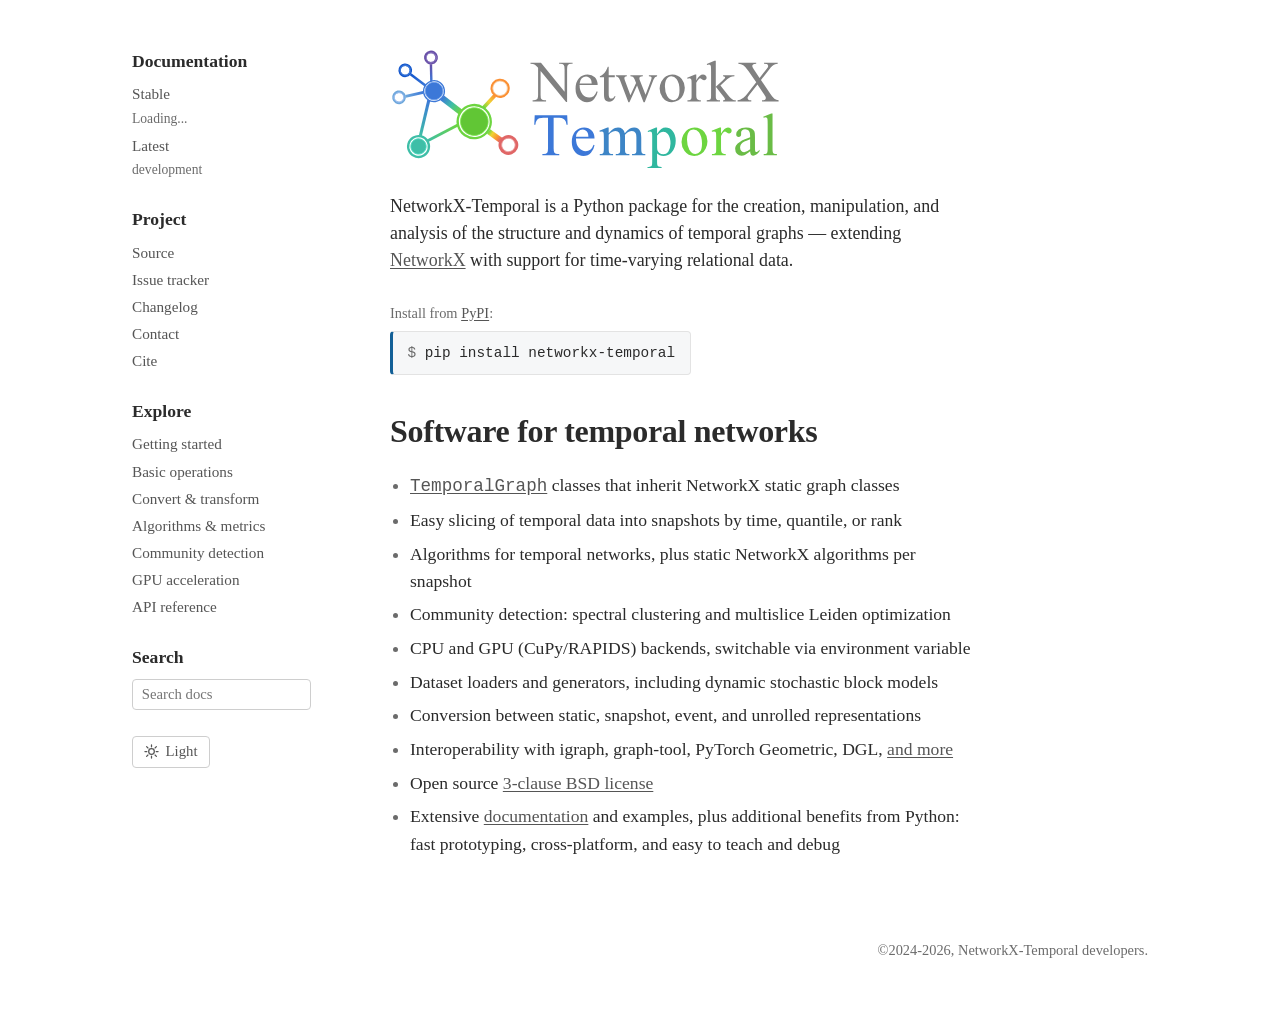
==== index.html @ 86fab292 "networkx-temporal.org" ====
<!DOCTYPE html>
<html lang="en">
<head>
<meta charset="utf-8">
<meta name="viewport" content="width=device-width, initial-scale=1">
<title>NetworkX-Temporal — Temporal graph analysis in Python</title>
<meta name="description" content="NetworkX-Temporal is a Python package for the creation, manipulation, and analysis of the structure and dynamics of temporal graphs.">
<meta property="og:title" content="NetworkX-Temporal">
<meta property="og:description" content="Temporal graph analysis in Python, extending NetworkX.">
<meta property="og:image" content="https://networkx-temporal.org/banner.png">
<meta property="og:url" content="https://networkx-temporal.org/">
<meta name="twitter:card" content="summary_large_image">
<link rel="canonical" href="https://networkx-temporal.org/">
<link rel="apple-touch-icon" sizes="180x180" href="/apple-touch-icon.png">
<link rel="icon" type="image/svg+xml" href="/logo.svg">
<link rel="icon" type="image/png" sizes="32x32" href="/favicon-32x32.png">
<link rel="icon" type="image/png" sizes="16x16" href="/favicon-16x16.png">
<link rel="manifest" href="/site.webmanifest">
<style>
  :root {
    --blue: #136097;
    --link: #555555;
    --ink: #2b2b2b;
    --muted: #6b6b6b;
    --line: #e3e3e3;
    --bg: #ffffff;
    --code-bg: #f6f7f8;
    --border: #cecece;
    --serif: Charter, "Bitstream Charter", "Sitka Text", Cambria, Georgia, "Times New Roman", serif;
    --mono: ui-monospace, "SF Mono", "Cascadia Code", Menlo, Consolas, monospace;
    color-scheme: light;
  }

  /* Dark palette: system setting, unless light was explicitly chosen. */
  @media (prefers-color-scheme: dark) {
    :root:not([data-theme="light"]) {
      --blue: #6cb0e6;
      --link: #b4b4b4;
      --ink: #eeeeee;
      --muted: #989898;
      --line: #33373a;
      --bg: #16181a;
      --code-bg: #202427;
      --border: #3b4043;
      color-scheme: dark;
    }
  }
  /* Dark palette: explicit choice, set by the toggle. */
  :root[data-theme="dark"] {
    --blue: #6cb0e6;
    --link: #b4b4b4;
    --ink: #eeeeee;
    --muted: #989898;
    --line: #33373a;
    --bg: #16181a;
    --code-bg: #202427;
    --border: #3b4043;
    color-scheme: dark;
  }
  * { box-sizing: border-box; }
  html { scroll-behavior: smooth; }
  body {
    margin: 0;
    font-family: var(--serif);
    color: var(--ink);
    background: var(--bg);
    line-height: 1.55;
    font-size: 16px;
    -webkit-font-smoothing: antialiased;
    text-rendering: optimizeLegibility;
  }
  a { color: var(--link); text-decoration: underline; text-underline-offset: 2px; }
  a:hover { color: var(--blue); }

  .wrap {
    max-width: 1080px;
    margin: 0 auto;
    padding: 3rem 2rem 1.5rem;
    display: grid;
    grid-template-columns: 210px 1fr;
    gap: 3rem;
    align-items: start;
  }

  /* Sidebar */
  .side { position: sticky; top: 1.75rem; font-size: 0.95rem; }
  .side .group { margin-bottom: 1.6rem; }
  .side h2 {
    font-size: 1.1rem; font-weight: 700; margin: 0 0 0.45rem; color: var(--ink);
  }
  .side ul { list-style: none; margin: 0; padding: 0; }
  .side li { margin: 0.22rem 0; }
  .side a { color: var(--link); text-decoration: none; }
  .side a:hover { color: var(--blue); text-decoration: underline; }
  .side .rel { color: var(--muted); font-size: 0.85rem; margin: 0.1rem 0 0.35rem; }

  .search { display: block; }
  .search input {
    width: 85%;
    font-family: var(--serif); font-size: 0.92rem;
    padding: 0.4rem 0.55rem;
    border: 1px solid var(--border); border-radius: 4px; background: var(--bg); color: var(--ink);
  }
  .search input:focus { outline: none; border-color: var(--blue); box-shadow: 0 0 0 2px rgba(31, 119, 180, 0.2); }

  .theme button {
    display: inline-flex; align-items: center; gap: 0.4rem;
    font-family: var(--serif); font-size: 0.92rem;
    padding: 0.4rem 0.7rem;
    border: 1px solid var(--border); border-radius: 4px;
    background: var(--bg); color: var(--link); cursor: pointer;
  }
  .theme button:hover { color: var(--blue); border-color: var(--blue); }
  .theme svg { width: 15px; height: 15px; flex: none; }
  .theme .icon-moon { display: none; }
  :root[data-theme="dark"] .theme .icon-sun { display: none; }
  :root[data-theme="dark"] .theme .icon-moon { display: inline; }

  /* Main */
  .main .brand img { max-width: 400px; width: 100%; height: auto; display: block; margin-bottom: 1.25rem; }
  .lead {
    font-size: 1.12rem; line-height: 1.5; color: var(--ink);
    max-width: 64ch; margin: 0 0 1.75rem;
  }

  .install-block { margin: 0 0 2rem; }
  .install-block .label { font-size: 0.9rem; color: var(--muted); margin: 0 0 0.45rem; }
  .install {
    font-family: var(--mono); font-size: 0.9rem;
    background: var(--code-bg); border: 1px solid var(--line);
    border-left: 3px solid var(--blue);
    border-radius: 4px; padding: 0.6rem 0.9rem; display: inline-block; user-select: all; color: var(--ink);
  }
  .install::before { content: "$ "; color: var(--muted); }

  .main h1 {
    /* font-size: clamp(1.7rem, 3.2vw, 2.3rem); font-weight: 700; */
    letter-spacing: -0.01em; margin: 0 0 1rem; color: var(--ink);
  }

  .feature-list { font-size: 1.1rem; margin: 0; padding-left: 1.25rem; max-width: 66ch; }
  .feature-list li { margin: 0.4rem 0; }
  .feature-list li::marker { color: var(--muted); }

  footer {
    max-width: 1080px; margin: 0 auto; padding: 2.25rem 2rem 2.75rem;
    color: var(--muted); font-size: 0.9rem; text-align: right;
  }

  :focus-visible { outline: 3px solid var(--blue); outline-offset: 2px; border-radius: 3px; }

  @media (max-width: 800px) {
    .wrap { grid-template-columns: 1fr; gap: 2.25rem; padding-top: 2.25rem; }
    .side { position: static; order: 2; border-top: 1px solid var(--line); padding-top: 1.75rem; }
    .main { order: 1; }
  }
  @media (prefers-reduced-motion: reduce) { html { scroll-behavior: auto; } }
</style>
<script>
  /* Runs before first paint so the page never flashes the wrong theme. */
  (function () {
    var stored = null;
    try { stored = localStorage.getItem('theme'); } catch (e) { }
    document.documentElement.dataset.theme =
      stored || (matchMedia('(prefers-color-scheme: dark)').matches ? 'dark' : 'light');
  })();
</script>
</head>
<body>
  <div class="wrap">
    <aside class="side">
    <nav class="group" aria-label="Documentation">
      <h2>Documentation</h2>
      <ul>
        <li>
          <a href="https://networkx-temporal.readthedocs.io/en/stable/">Stable</a>
          <div class="rel" id="version">Loading...</div>
        </li>
        <li>
          <a href="https://networkx-temporal.readthedocs.io/en/latest/">Latest</a>
          <div class="rel">development</div>
        </li>
        <script>
          fetch('https://pypi.org/pypi/networkx-temporal/json')
            .then(response => response.json())
            .then(data => {
              document.getElementById('version').textContent = data.info.version;
            })
            .catch(error => console.error('Error:', error));
        </script>
      </ul>
    </nav>

      <nav class="group" aria-label="Project links">
        <h2>Project</h2>
        <ul>
          <li><a href="https://github.com/nelsonaloysio/networkx-temporal">Source</a></li>
          <li><a href="https://github.com/nelsonaloysio/networkx-temporal/issues">Issue tracker</a></li>
          <li><a href="https://github.com/nelsonaloysio/networkx-temporal/blob/main/CHANGELOG.md">Changelog</a></li>
          <li><a href="mailto:contact@networkx-temporal.org">Contact</a></li>
          <li><a href="https://networkx-temporal.readthedocs.io/en/stable/cite.html">Cite</a></li>
        </ul>
      </nav>

      <nav class="group" aria-label="Explore">
        <h2>Explore</h2>
        <ul>
          <li><a href="https://networkx-temporal.readthedocs.io/en/stable/#quick-start">Getting started</a></li>
          <li><a href="https://networkx-temporal.readthedocs.io/en/stable/examples/basics.html">Basic operations</a></li>
          <li><a href="https://networkx-temporal.readthedocs.io/en/stable/examples/convert.html">Convert &amp; transform</a></li>
          <li><a href="https://networkx-temporal.readthedocs.io/en/stable/examples/metrics.html">Algorithms &amp; metrics</a></li>
          <li><a href="https://networkx-temporal.readthedocs.io/en/stable/examples/community.html">Community detection</a></li>
          <li><a href="https://networkx-temporal.readthedocs.io/en/stable/examples/gpu.html">GPU acceleration</a></li>
          <li><a href="https://networkx-temporal.readthedocs.io/en/stable/api/api.html">API reference</a></li>
        </ul>
      </nav>

      <form class="group search" role="search"
            action="https://networkx-temporal.readthedocs.io/en/stable/search.html" method="get">
        <h2>Search</h2>
        <input type="hidden" name="check_keywords" value="yes">
        <input type="hidden" name="area" value="default">
        <input type="search" name="q" placeholder="Search docs" aria-label="Search the documentation">
      </form>

      <div class="group theme">
        <button type="button" id="theme-toggle" aria-label="Switch to dark theme">
          <svg class="icon-sun" viewBox="0 0 24 24" fill="none" stroke="currentColor"
               stroke-width="2" stroke-linecap="round" aria-hidden="true">
            <circle cx="12" cy="12" r="4.5"/>
            <path d="M12 1.5v3M12 19.5v3M4.2 4.2l2.1 2.1M17.7 17.7l2.1 2.1M1.5 12h3M19.5 12h3M4.2 19.8l2.1-2.1M17.7 6.3l2.1-2.1"/>
          </svg>
          <svg class="icon-moon" viewBox="0 0 24 24" fill="none" stroke="currentColor"
               stroke-width="2" stroke-linecap="round" stroke-linejoin="round" aria-hidden="true">
            <path d="M20.5 14.5A8.5 8.5 0 0 1 9.5 3.5a8.5 8.5 0 1 0 11 11z"/>
          </svg>
          <span class="theme-label">Dark</span>
        </button>
      </div>
    </aside>

    <main class="main">
      <a class="brand" href="/" aria-label="NetworkX-Temporal home">
        <img src="/banner.svg" alt="NetworkX-Temporal — Temporal graph analysis in Python">
      </a>

      <p class="lead">
        NetworkX-Temporal is a Python package for the creation, manipulation, and analysis of
        the structure and dynamics of temporal graphs — extending
        <a href="https://networkx.org">NetworkX</a>
        with support for time-varying relational data.
      </p>

      <div class="install-block">
        <p class="label">Install from <a href="https://pypi.org/project/networkx-temporal/">PyPI</a>:</p>
        <code class="install">pip install networkx-temporal</code>
      </div>

      <h1>Software for temporal networks</h1>

      <ul class="feature-list">
        <li><code><a href="https://networkx-temporal.readthedocs.io/en/stable/api/classes.html#networkx_temporal.classes.TemporalGraph">TemporalGraph</a></code> classes that inherit NetworkX static graph classes</li>
        <li>Easy slicing of temporal data into snapshots by time, quantile, or rank</li>
        <li>Algorithms for temporal networks, plus static NetworkX algorithms per snapshot</li>
        <li>Community detection: spectral clustering and multislice Leiden optimization</li>
        <li>CPU and GPU (CuPy/RAPIDS) backends, switchable via environment variable</li>
        <li>Dataset loaders and generators, including dynamic stochastic block models</li>
        <li>Conversion between static, snapshot, event, and unrolled representations</li>
        <li>Interoperability with igraph, graph-tool, PyTorch Geometric, DGL, <a href="https://networkx-temporal.readthedocs.io/en/stable/#convert-and-transform-graphs">and more</a></li>
        <li>Open source <a href="https://github.com/nelsonaloysio/networkx-temporal/blob/main/LICENSE.md">3-clause BSD license</a></li>
        <li>Extensive <a href="https://networkx-temporal.readthedocs.io/en/stable/">documentation</a> and examples, plus additional benefits from Python: fast prototyping, cross-platform, and easy to teach and debug</li>
      </ul>
    </main>
  </div>

  <footer>
    <p>&copy;2024-2026, NetworkX-Temporal developers.</p>
  </footer>

  <script>
    (function () {
      var root = document.documentElement;
      var button = document.getElementById('theme-toggle');
      var label = button.querySelector('.theme-label');
      var system = matchMedia('(prefers-color-scheme: dark)');

      function apply(theme) {
        root.dataset.theme = theme;
        var next = theme === 'dark' ? 'light' : 'dark';
        label.textContent = next === 'dark' ? 'Light' : 'Dark';
        button.setAttribute('aria-label', 'Switch to ' + next + ' theme');
      }

      apply(root.dataset.theme);

      button.addEventListener('click', function () {
        var theme = root.dataset.theme === 'dark' ? 'light' : 'dark';
        apply(theme);
        try { localStorage.setItem('theme', theme); } catch (e) { }
      });

      /* Follow live OS changes until the visitor picks a theme of their own. */
      system.addEventListener('change', function (event) {
        var stored = null;
        try { stored = localStorage.getItem('theme'); } catch (e) { }
        if (!stored) apply(event.matches ? 'dark' : 'light');
      });
    })();
  </script>
</body>
</html>
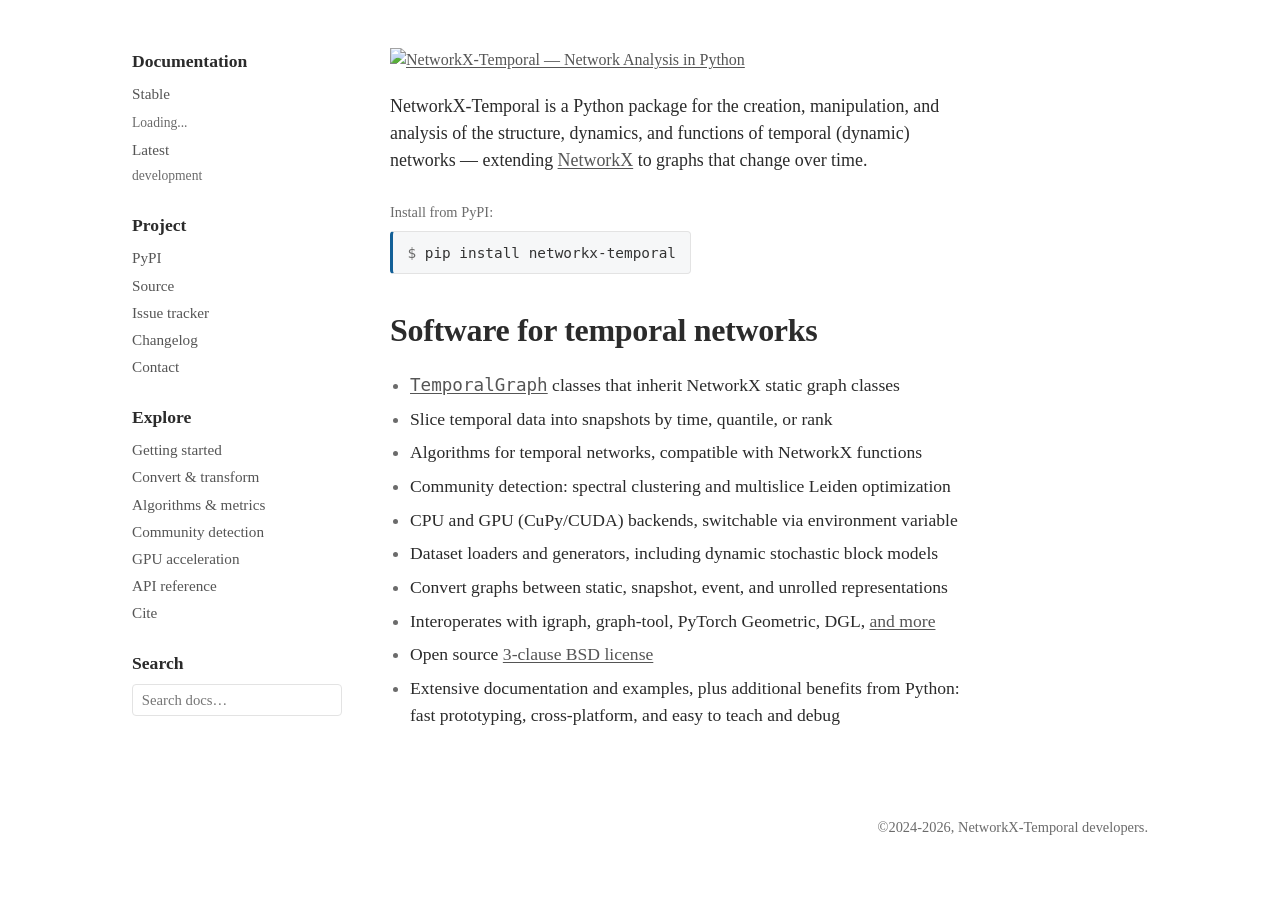
==== commit 33c21c81: "First commit." ====
--- a/index.html
+++ b/index.html
@@ -3,59 +3,20 @@
 <head>
 <meta charset="utf-8">
 <meta name="viewport" content="width=device-width, initial-scale=1">
-<title>NetworkX-Temporal — Temporal graph analysis in Python</title>
-<meta name="description" content="NetworkX-Temporal is a Python package for the creation, manipulation, and analysis of the structure and dynamics of temporal graphs.">
-<meta property="og:title" content="NetworkX-Temporal">
-<meta property="og:description" content="Temporal graph analysis in Python, extending NetworkX.">
-<meta property="og:image" content="https://networkx-temporal.org/banner.png">
-<meta property="og:url" content="https://networkx-temporal.org/">
-<meta name="twitter:card" content="summary_large_image">
-<link rel="canonical" href="https://networkx-temporal.org/">
-<link rel="apple-touch-icon" sizes="180x180" href="/apple-touch-icon.png">
-<link rel="icon" type="image/svg+xml" href="/logo.svg">
-<link rel="icon" type="image/png" sizes="32x32" href="/favicon-32x32.png">
-<link rel="icon" type="image/png" sizes="16x16" href="/favicon-16x16.png">
-<link rel="manifest" href="/site.webmanifest">
+<title>NetworkX-Temporal — Temporal network analysis in Python</title>
+<meta name="description" content="NetworkX-Temporal is a Python package for the creation, manipulation, and study of the structure, dynamics, and functions of temporal networks.">
+<link rel="icon" href="https://raw.githubusercontent.com/nelsonaloysio/networkx-temporal/refs/heads/main/docs/assets/banner-logo.svg">
 <style>
   :root {
-    --blue: #136097;
-    --link: #555555;
+    --blue: #136097;          /* networkx / matplotlib C0 */
+    --link: #555555;          /* gray links, blue on hover */
     --ink: #2b2b2b;
     --muted: #6b6b6b;
     --line: #e3e3e3;
     --bg: #ffffff;
     --code-bg: #f6f7f8;
-    --border: #cecece;
     --serif: Charter, "Bitstream Charter", "Sitka Text", Cambria, Georgia, "Times New Roman", serif;
     --mono: ui-monospace, "SF Mono", "Cascadia Code", Menlo, Consolas, monospace;
-    color-scheme: light;
-  }
-
-  /* Dark palette: system setting, unless light was explicitly chosen. */
-  @media (prefers-color-scheme: dark) {
-    :root:not([data-theme="light"]) {
-      --blue: #6cb0e6;
-      --link: #b4b4b4;
-      --ink: #eeeeee;
-      --muted: #989898;
-      --line: #33373a;
-      --bg: #16181a;
-      --code-bg: #202427;
-      --border: #3b4043;
-      color-scheme: dark;
-    }
-  }
-  /* Dark palette: explicit choice, set by the toggle. */
-  :root[data-theme="dark"] {
-    --blue: #6cb0e6;
-    --link: #b4b4b4;
-    --ink: #eeeeee;
-    --muted: #989898;
-    --line: #33373a;
-    --bg: #16181a;
-    --code-bg: #202427;
-    --border: #3b4043;
-    color-scheme: dark;
   }
   * { box-sizing: border-box; }
   html { scroll-behavior: smooth; }
@@ -96,25 +57,12 @@
 
   .search { display: block; }
   .search input {
-    width: 85%;
+    width: 100%;
     font-family: var(--serif); font-size: 0.92rem;
     padding: 0.4rem 0.55rem;
-    border: 1px solid var(--border); border-radius: 4px; background: var(--bg); color: var(--ink);
+    border: 1px solid var(--line); border-radius: 4px; background: var(--bg); color: var(--ink);
   }
   .search input:focus { outline: none; border-color: var(--blue); box-shadow: 0 0 0 2px rgba(31, 119, 180, 0.2); }
-
-  .theme button {
-    display: inline-flex; align-items: center; gap: 0.4rem;
-    font-family: var(--serif); font-size: 0.92rem;
-    padding: 0.4rem 0.7rem;
-    border: 1px solid var(--border); border-radius: 4px;
-    background: var(--bg); color: var(--link); cursor: pointer;
-  }
-  .theme button:hover { color: var(--blue); border-color: var(--blue); }
-  .theme svg { width: 15px; height: 15px; flex: none; }
-  .theme .icon-moon { display: none; }
-  :root[data-theme="dark"] .theme .icon-sun { display: none; }
-  :root[data-theme="dark"] .theme .icon-moon { display: inline; }
 
   /* Main */
   .main .brand img { max-width: 400px; width: 100%; height: auto; display: block; margin-bottom: 1.25rem; }
@@ -129,7 +77,7 @@
     font-family: var(--mono); font-size: 0.9rem;
     background: var(--code-bg); border: 1px solid var(--line);
     border-left: 3px solid var(--blue);
-    border-radius: 4px; padding: 0.6rem 0.9rem; display: inline-block; user-select: all; color: var(--ink);
+    border-radius: 4px; padding: 0.6rem 0.9rem; display: inline-block; user-select: all; color: #333;
   }
   .install::before { content: "$ "; color: var(--muted); }
 
@@ -156,62 +104,50 @@
   }
   @media (prefers-reduced-motion: reduce) { html { scroll-behavior: auto; } }
 </style>
-<script>
-  /* Runs before first paint so the page never flashes the wrong theme. */
-  (function () {
-    var stored = null;
-    try { stored = localStorage.getItem('theme'); } catch (e) { }
-    document.documentElement.dataset.theme =
-      stored || (matchMedia('(prefers-color-scheme: dark)').matches ? 'dark' : 'light');
-  })();
-</script>
 </head>
 <body>
   <div class="wrap">
     <aside class="side">
-    <nav class="group" aria-label="Documentation">
-      <h2>Documentation</h2>
-      <ul>
-        <li>
-          <a href="https://networkx-temporal.readthedocs.io/en/stable/">Stable</a>
-          <div class="rel" id="version">Loading...</div>
-        </li>
-        <li>
-          <a href="https://networkx-temporal.readthedocs.io/en/latest/">Latest</a>
-          <div class="rel">development</div>
-        </li>
-        <script>
-          fetch('https://pypi.org/pypi/networkx-temporal/json')
-            .then(response => response.json())
-            .then(data => {
-              document.getElementById('version').textContent = data.info.version;
-            })
-            .catch(error => console.error('Error:', error));
-        </script>
-      </ul>
-    </nav>
+      <nav class="group" aria-label="Documentation">
+        <h2>Documentation</h2>
+        <ul>
+          <li><a href="https://networkx-temporal.readthedocs.io/en/stable/">Stable</a></li>
+          <p class="rel"><script>
+            fetch('https://pypi.org/pypi/networkx-temporal/json')
+              .then(response => response.json())
+              .then(data => {
+                const latestVersion = data.info.version;
+                document.getElementById('version').textContent = latestVersion;
+              })
+              .catch(error => console.error('Error:', error));
+          </script>
+          <p class="rel"><span id="version">Loading...</span></p>
+          <li><a href="https://networkx-temporal.readthedocs.io/en/latest/">Latest</a></li>
+          <p class="rel">development</p>
+        </ul>
+      </nav>
 
       <nav class="group" aria-label="Project links">
         <h2>Project</h2>
         <ul>
+          <li><a href="https://pypi.org/project/networkx-temporal/">PyPI</a></li>
           <li><a href="https://github.com/nelsonaloysio/networkx-temporal">Source</a></li>
           <li><a href="https://github.com/nelsonaloysio/networkx-temporal/issues">Issue tracker</a></li>
           <li><a href="https://github.com/nelsonaloysio/networkx-temporal/blob/main/CHANGELOG.md">Changelog</a></li>
-          <li><a href="mailto:contact@networkx-temporal.org">Contact</a></li>
-          <li><a href="https://networkx-temporal.readthedocs.io/en/stable/cite.html">Cite</a></li>
+          <li><a href="mailto:nelson.reis@phd.unipi.it">Contact</a></li>
         </ul>
       </nav>
 
       <nav class="group" aria-label="Explore">
         <h2>Explore</h2>
         <ul>
-          <li><a href="https://networkx-temporal.readthedocs.io/en/stable/#quick-start">Getting started</a></li>
-          <li><a href="https://networkx-temporal.readthedocs.io/en/stable/examples/basics.html">Basic operations</a></li>
+          <li><a href="https://networkx-temporal.readthedocs.io/en/stable/examples/basics.html">Getting started</a></li>
           <li><a href="https://networkx-temporal.readthedocs.io/en/stable/examples/convert.html">Convert &amp; transform</a></li>
-          <li><a href="https://networkx-temporal.readthedocs.io/en/stable/examples/metrics.html">Algorithms &amp; metrics</a></li>
+          <li><a href="https://networkx-temporal.readthedocs.io/en/stable/examples/algorithms.html">Algorithms &amp; metrics</a></li>
           <li><a href="https://networkx-temporal.readthedocs.io/en/stable/examples/community.html">Community detection</a></li>
           <li><a href="https://networkx-temporal.readthedocs.io/en/stable/examples/gpu.html">GPU acceleration</a></li>
           <li><a href="https://networkx-temporal.readthedocs.io/en/stable/api/api.html">API reference</a></li>
+          <li><a href="https://networkx-temporal.readthedocs.io/en/stable/cite.html">Cite</a></li>
         </ul>
       </nav>
 
@@ -220,39 +156,23 @@
         <h2>Search</h2>
         <input type="hidden" name="check_keywords" value="yes">
         <input type="hidden" name="area" value="default">
-        <input type="search" name="q" placeholder="Search docs" aria-label="Search the documentation">
+        <input type="search" name="q" placeholder="Search docs…" aria-label="Search the documentation">
       </form>
-
-      <div class="group theme">
-        <button type="button" id="theme-toggle" aria-label="Switch to dark theme">
-          <svg class="icon-sun" viewBox="0 0 24 24" fill="none" stroke="currentColor"
-               stroke-width="2" stroke-linecap="round" aria-hidden="true">
-            <circle cx="12" cy="12" r="4.5"/>
-            <path d="M12 1.5v3M12 19.5v3M4.2 4.2l2.1 2.1M17.7 17.7l2.1 2.1M1.5 12h3M19.5 12h3M4.2 19.8l2.1-2.1M17.7 6.3l2.1-2.1"/>
-          </svg>
-          <svg class="icon-moon" viewBox="0 0 24 24" fill="none" stroke="currentColor"
-               stroke-width="2" stroke-linecap="round" stroke-linejoin="round" aria-hidden="true">
-            <path d="M20.5 14.5A8.5 8.5 0 0 1 9.5 3.5a8.5 8.5 0 1 0 11 11z"/>
-          </svg>
-          <span class="theme-label">Dark</span>
-        </button>
-      </div>
     </aside>
 
     <main class="main">
       <a class="brand" href="/" aria-label="NetworkX-Temporal home">
-        <img src="/banner.svg" alt="NetworkX-Temporal — Temporal graph analysis in Python">
+        <img src="https://raw.githubusercontent.com/nelsonaloysio/networkx-temporal/refs/heads/main/docs/assets/banner-logo.svg" alt="NetworkX-Temporal — Network Analysis in Python">
       </a>
 
       <p class="lead">
         NetworkX-Temporal is a Python package for the creation, manipulation, and analysis of
-        the structure and dynamics of temporal graphs — extending
-        <a href="https://networkx.org">NetworkX</a>
-        with support for time-varying relational data.
+        the structure, dynamics, and functions of temporal (dynamic) networks — extending
+        <a href="https://networkx.org">NetworkX</a> to graphs that change over time.
       </p>
 
       <div class="install-block">
-        <p class="label">Install from <a href="https://pypi.org/project/networkx-temporal/">PyPI</a>:</p>
+        <p class="label">Install from PyPI:</p>
         <code class="install">pip install networkx-temporal</code>
       </div>
 
@@ -260,15 +180,15 @@
 
       <ul class="feature-list">
         <li><code><a href="https://networkx-temporal.readthedocs.io/en/stable/api/classes.html#networkx_temporal.classes.TemporalGraph">TemporalGraph</a></code> classes that inherit NetworkX static graph classes</li>
-        <li>Easy slicing of temporal data into snapshots by time, quantile, or rank</li>
-        <li>Algorithms for temporal networks, plus static NetworkX algorithms per snapshot</li>
+        <li>Slice temporal data into snapshots by time, quantile, or rank</li>
+        <li>Algorithms for temporal networks, compatible with NetworkX functions</li>
         <li>Community detection: spectral clustering and multislice Leiden optimization</li>
-        <li>CPU and GPU (CuPy/RAPIDS) backends, switchable via environment variable</li>
+        <li>CPU and GPU (CuPy/CUDA) backends, switchable via environment variable</li>
         <li>Dataset loaders and generators, including dynamic stochastic block models</li>
-        <li>Conversion between static, snapshot, event, and unrolled representations</li>
-        <li>Interoperability with igraph, graph-tool, PyTorch Geometric, DGL, <a href="https://networkx-temporal.readthedocs.io/en/stable/#convert-and-transform-graphs">and more</a></li>
+        <li>Convert graphs between static, snapshot, event, and unrolled representations</li>
+        <li>Interoperates with igraph, graph-tool, PyTorch Geometric, DGL, <a href="https://networkx-temporal.readthedocs.io/en/stable/#convert-and-transform-graphs">and more</a></li>
         <li>Open source <a href="https://github.com/nelsonaloysio/networkx-temporal/blob/main/LICENSE.md">3-clause BSD license</a></li>
-        <li>Extensive <a href="https://networkx-temporal.readthedocs.io/en/stable/">documentation</a> and examples, plus additional benefits from Python: fast prototyping, cross-platform, and easy to teach and debug</li>
+        <li>Extensive documentation and examples, plus additional benefits from Python: fast prototyping, cross-platform, and easy to teach and debug</li>
       </ul>
     </main>
   </div>
@@ -276,36 +196,5 @@
   <footer>
     <p>&copy;2024-2026, NetworkX-Temporal developers.</p>
   </footer>
-
-  <script>
-    (function () {
-      var root = document.documentElement;
-      var button = document.getElementById('theme-toggle');
-      var label = button.querySelector('.theme-label');
-      var system = matchMedia('(prefers-color-scheme: dark)');
-
-      function apply(theme) {
-        root.dataset.theme = theme;
-        var next = theme === 'dark' ? 'light' : 'dark';
-        label.textContent = next === 'dark' ? 'Light' : 'Dark';
-        button.setAttribute('aria-label', 'Switch to ' + next + ' theme');
-      }
-
-      apply(root.dataset.theme);
-
-      button.addEventListener('click', function () {
-        var theme = root.dataset.theme === 'dark' ? 'light' : 'dark';
-        apply(theme);
-        try { localStorage.setItem('theme', theme); } catch (e) { }
-      });
-
-      /* Follow live OS changes until the visitor picks a theme of their own. */
-      system.addEventListener('change', function (event) {
-        var stored = null;
-        try { stored = localStorage.getItem('theme'); } catch (e) { }
-        if (!stored) apply(event.matches ? 'dark' : 'light');
-      });
-    })();
-  </script>
 </body>
 </html>
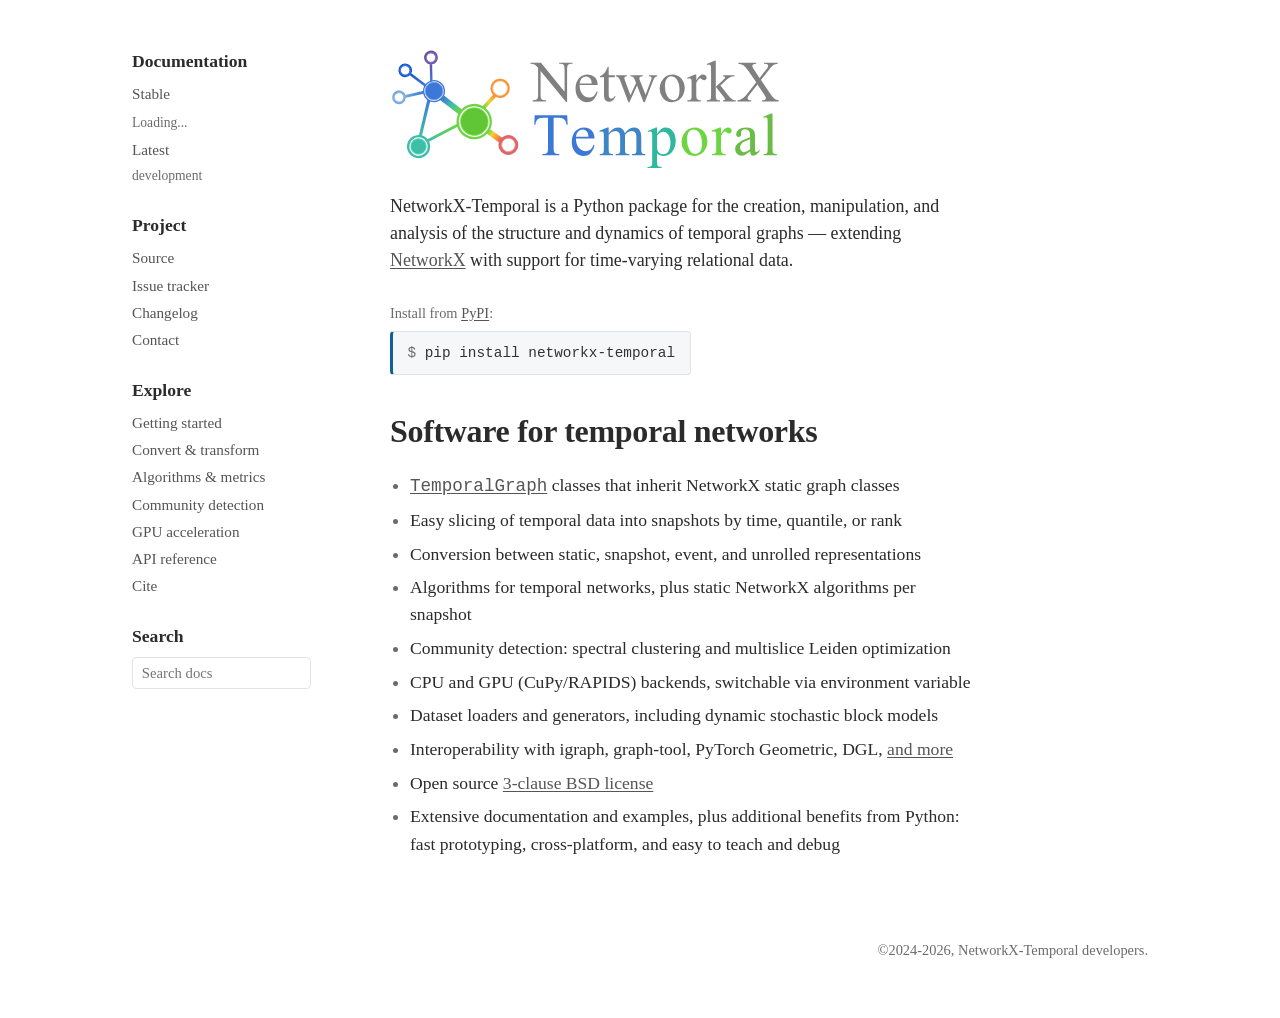
==== commit 2f3f500a: "Initial commit." ====
--- a/index.html
+++ b/index.html
@@ -3,13 +3,17 @@
 <head>
 <meta charset="utf-8">
 <meta name="viewport" content="width=device-width, initial-scale=1">
-<title>NetworkX-Temporal — Temporal network analysis in Python</title>
-<meta name="description" content="NetworkX-Temporal is a Python package for the creation, manipulation, and study of the structure, dynamics, and functions of temporal networks.">
-<link rel="icon" href="https://raw.githubusercontent.com/nelsonaloysio/networkx-temporal/refs/heads/main/docs/assets/banner-logo.svg">
+<title>NetworkX-Temporal — Temporal graph analysis in Python</title>
+<meta name="description" content="NetworkX-Temporal is a Python package for the creation, manipulation, and analysis of the structure and dynamics of temporal graphs.">
+<link rel="apple-touch-icon" sizes="180x180" href="/apple-touch-icon.png">
+<link rel="icon" type="image/svg+xml" href="/logo.svg">
+<link rel="icon" type="image/png" sizes="32x32" href="/favicon-32x32.png">
+<link rel="icon" type="image/png" sizes="16x16" href="/favicon-16x16.png">
+<link rel="manifest" href="/site.webmanifest">
 <style>
   :root {
-    --blue: #136097;          /* networkx / matplotlib C0 */
-    --link: #555555;          /* gray links, blue on hover */
+    --blue: #136097;
+    --link: #555555;
     --ink: #2b2b2b;
     --muted: #6b6b6b;
     --line: #e3e3e3;
@@ -57,7 +61,7 @@
 
   .search { display: block; }
   .search input {
-    width: 100%;
+    width: 85%;
     font-family: var(--serif); font-size: 0.92rem;
     padding: 0.4rem 0.55rem;
     border: 1px solid var(--line); border-radius: 4px; background: var(--bg); color: var(--ink);
@@ -130,7 +134,6 @@
       <nav class="group" aria-label="Project links">
         <h2>Project</h2>
         <ul>
-          <li><a href="https://pypi.org/project/networkx-temporal/">PyPI</a></li>
           <li><a href="https://github.com/nelsonaloysio/networkx-temporal">Source</a></li>
           <li><a href="https://github.com/nelsonaloysio/networkx-temporal/issues">Issue tracker</a></li>
           <li><a href="https://github.com/nelsonaloysio/networkx-temporal/blob/main/CHANGELOG.md">Changelog</a></li>
@@ -156,23 +159,24 @@
         <h2>Search</h2>
         <input type="hidden" name="check_keywords" value="yes">
         <input type="hidden" name="area" value="default">
-        <input type="search" name="q" placeholder="Search docs…" aria-label="Search the documentation">
+        <input type="search" name="q" placeholder="Search docs" aria-label="Search the documentation">
       </form>
     </aside>
 
     <main class="main">
       <a class="brand" href="/" aria-label="NetworkX-Temporal home">
-        <img src="https://raw.githubusercontent.com/nelsonaloysio/networkx-temporal/refs/heads/main/docs/assets/banner-logo.svg" alt="NetworkX-Temporal — Network Analysis in Python">
+        <img src="/banner.svg" alt="NetworkX-Temporal — Temporal graph analysis in Python">
       </a>
 
       <p class="lead">
         NetworkX-Temporal is a Python package for the creation, manipulation, and analysis of
-        the structure, dynamics, and functions of temporal (dynamic) networks — extending
-        <a href="https://networkx.org">NetworkX</a> to graphs that change over time.
+        the structure and dynamics of temporal graphs — extending
+        <a href="https://networkx.org">NetworkX</a>
+        with support for time-varying relational data.
       </p>
 
       <div class="install-block">
-        <p class="label">Install from PyPI:</p>
+        <p class="label">Install from <a href="https://pypi.org/project/networkx-temporal/">PyPI</a>:</p>
         <code class="install">pip install networkx-temporal</code>
       </div>
 
@@ -180,13 +184,13 @@
 
       <ul class="feature-list">
         <li><code><a href="https://networkx-temporal.readthedocs.io/en/stable/api/classes.html#networkx_temporal.classes.TemporalGraph">TemporalGraph</a></code> classes that inherit NetworkX static graph classes</li>
-        <li>Slice temporal data into snapshots by time, quantile, or rank</li>
-        <li>Algorithms for temporal networks, compatible with NetworkX functions</li>
+        <li>Easy slicing of temporal data into snapshots by time, quantile, or rank</li>
+        <li>Conversion between static, snapshot, event, and unrolled representations</li>
+        <li>Algorithms for temporal networks, plus static NetworkX algorithms per snapshot</li>
         <li>Community detection: spectral clustering and multislice Leiden optimization</li>
-        <li>CPU and GPU (CuPy/CUDA) backends, switchable via environment variable</li>
+        <li>CPU and GPU (CuPy/RAPIDS) backends, switchable via environment variable</li>
         <li>Dataset loaders and generators, including dynamic stochastic block models</li>
-        <li>Convert graphs between static, snapshot, event, and unrolled representations</li>
-        <li>Interoperates with igraph, graph-tool, PyTorch Geometric, DGL, <a href="https://networkx-temporal.readthedocs.io/en/stable/#convert-and-transform-graphs">and more</a></li>
+        <li>Interoperability with igraph, graph-tool, PyTorch Geometric, DGL, <a href="https://networkx-temporal.readthedocs.io/en/stable/#convert-and-transform-graphs">and more</a></li>
         <li>Open source <a href="https://github.com/nelsonaloysio/networkx-temporal/blob/main/LICENSE.md">3-clause BSD license</a></li>
         <li>Extensive documentation and examples, plus additional benefits from Python: fast prototyping, cross-platform, and easy to teach and debug</li>
       </ul>
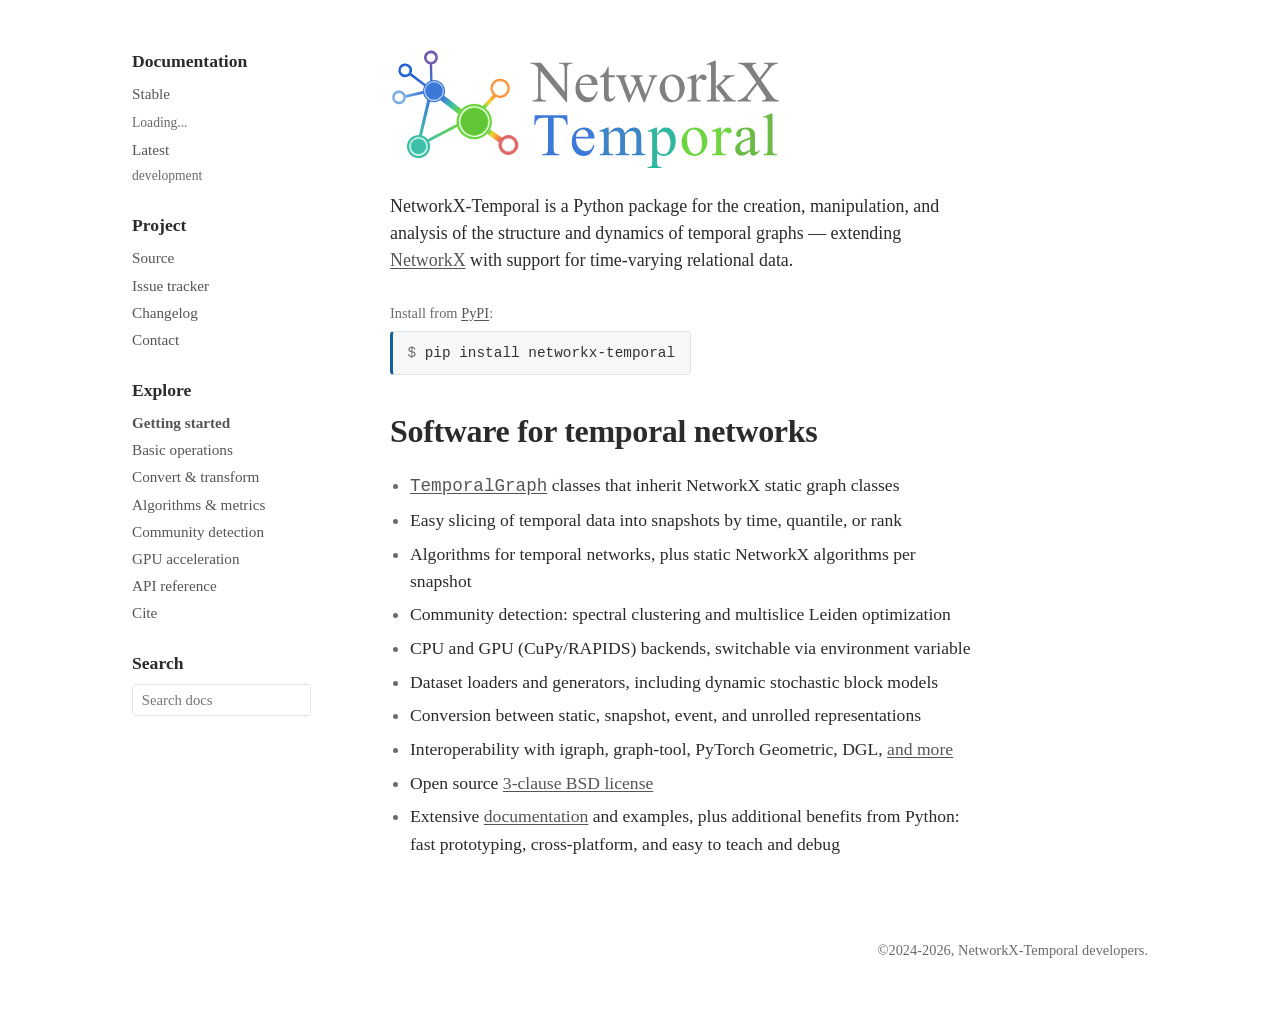
==== commit 70da6b3e: "Updated on Wed Aug 26 21:13:48 2026." ====
--- a/index.html
+++ b/index.html
@@ -144,7 +144,8 @@
       <nav class="group" aria-label="Explore">
         <h2>Explore</h2>
         <ul>
-          <li><a href="https://networkx-temporal.readthedocs.io/en/stable/examples/basics.html">Getting started</a></li>
+          <li><b><a href="https://networkx-temporal.readthedocs.io/en/stable/#quick-start">Getting started</a></b></li>
+          <li><a href="https://networkx-temporal.readthedocs.io/en/stable/examples/basics.html">Basic operations</a></li>
           <li><a href="https://networkx-temporal.readthedocs.io/en/stable/examples/convert.html">Convert &amp; transform</a></li>
           <li><a href="https://networkx-temporal.readthedocs.io/en/stable/examples/algorithms.html">Algorithms &amp; metrics</a></li>
           <li><a href="https://networkx-temporal.readthedocs.io/en/stable/examples/community.html">Community detection</a></li>
@@ -185,14 +186,14 @@
       <ul class="feature-list">
         <li><code><a href="https://networkx-temporal.readthedocs.io/en/stable/api/classes.html#networkx_temporal.classes.TemporalGraph">TemporalGraph</a></code> classes that inherit NetworkX static graph classes</li>
         <li>Easy slicing of temporal data into snapshots by time, quantile, or rank</li>
-        <li>Conversion between static, snapshot, event, and unrolled representations</li>
         <li>Algorithms for temporal networks, plus static NetworkX algorithms per snapshot</li>
         <li>Community detection: spectral clustering and multislice Leiden optimization</li>
         <li>CPU and GPU (CuPy/RAPIDS) backends, switchable via environment variable</li>
         <li>Dataset loaders and generators, including dynamic stochastic block models</li>
+        <li>Conversion between static, snapshot, event, and unrolled representations</li>
         <li>Interoperability with igraph, graph-tool, PyTorch Geometric, DGL, <a href="https://networkx-temporal.readthedocs.io/en/stable/#convert-and-transform-graphs">and more</a></li>
         <li>Open source <a href="https://github.com/nelsonaloysio/networkx-temporal/blob/main/LICENSE.md">3-clause BSD license</a></li>
-        <li>Extensive documentation and examples, plus additional benefits from Python: fast prototyping, cross-platform, and easy to teach and debug</li>
+        <li>Extensive <a href="https://networkx-temporal.readthedocs.io/en/stable/">documentation</a> and examples, plus additional benefits from Python: fast prototyping, cross-platform, and easy to teach and debug</li>
       </ul>
     </main>
   </div>
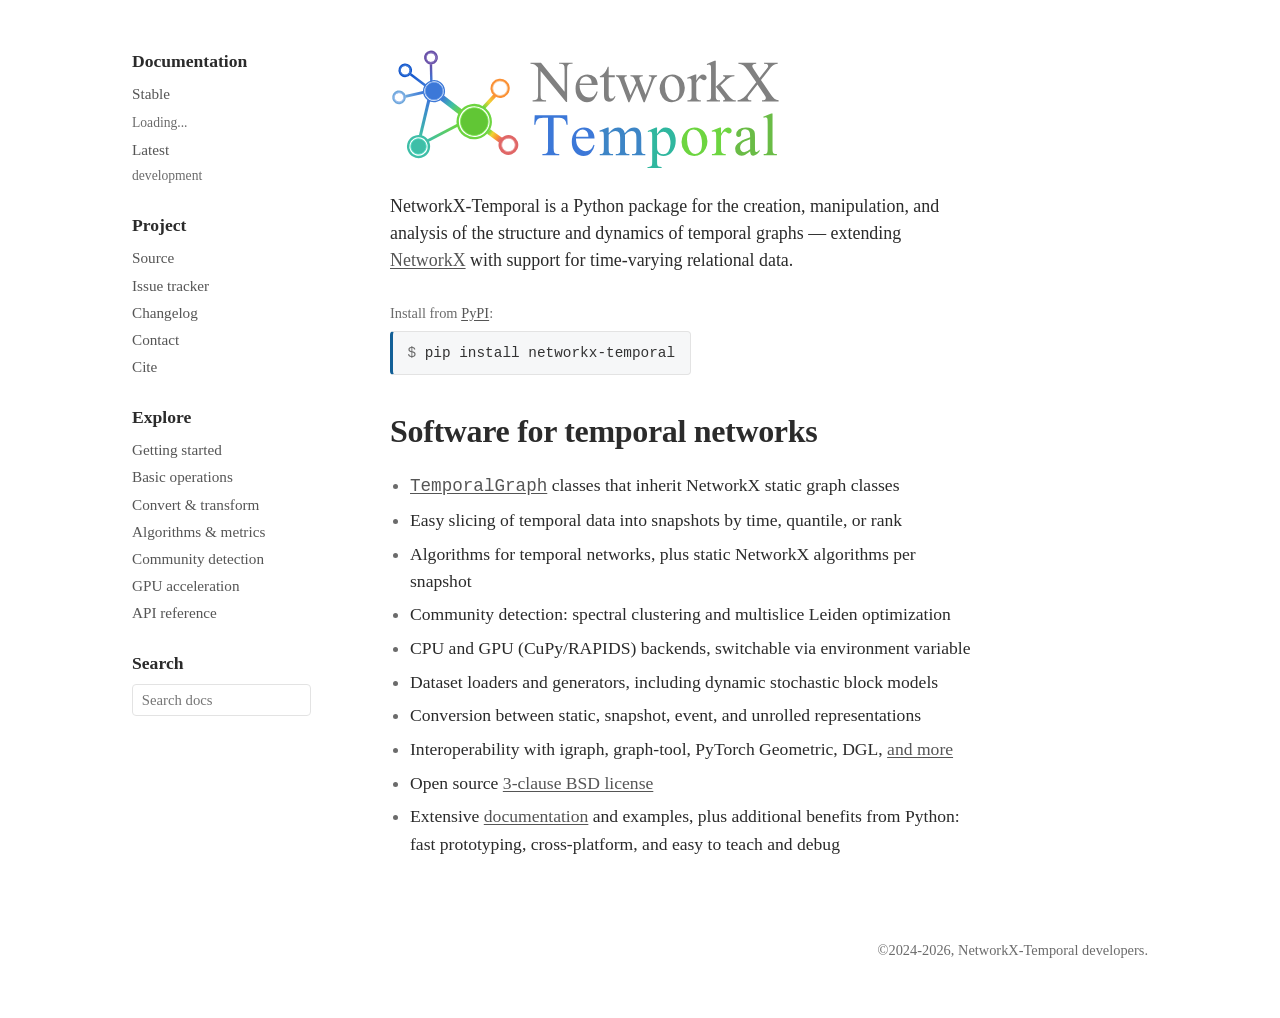
==== commit 6b57fbca: "Updated on Wed Aug 26 21:32:05 2026." ====
--- a/index.html
+++ b/index.html
@@ -138,20 +138,20 @@
           <li><a href="https://github.com/nelsonaloysio/networkx-temporal/issues">Issue tracker</a></li>
           <li><a href="https://github.com/nelsonaloysio/networkx-temporal/blob/main/CHANGELOG.md">Changelog</a></li>
           <li><a href="mailto:nelson.reis@phd.unipi.it">Contact</a></li>
+          <li><a href="https://networkx-temporal.readthedocs.io/en/stable/cite.html">Cite</a></li>
         </ul>
       </nav>
 
       <nav class="group" aria-label="Explore">
         <h2>Explore</h2>
         <ul>
-          <li><b><a href="https://networkx-temporal.readthedocs.io/en/stable/#quick-start">Getting started</a></b></li>
+          <li><a href="https://networkx-temporal.readthedocs.io/en/stable/#quick-start">Getting started</a></li>
           <li><a href="https://networkx-temporal.readthedocs.io/en/stable/examples/basics.html">Basic operations</a></li>
           <li><a href="https://networkx-temporal.readthedocs.io/en/stable/examples/convert.html">Convert &amp; transform</a></li>
           <li><a href="https://networkx-temporal.readthedocs.io/en/stable/examples/algorithms.html">Algorithms &amp; metrics</a></li>
           <li><a href="https://networkx-temporal.readthedocs.io/en/stable/examples/community.html">Community detection</a></li>
           <li><a href="https://networkx-temporal.readthedocs.io/en/stable/examples/gpu.html">GPU acceleration</a></li>
           <li><a href="https://networkx-temporal.readthedocs.io/en/stable/api/api.html">API reference</a></li>
-          <li><a href="https://networkx-temporal.readthedocs.io/en/stable/cite.html">Cite</a></li>
         </ul>
       </nav>
 
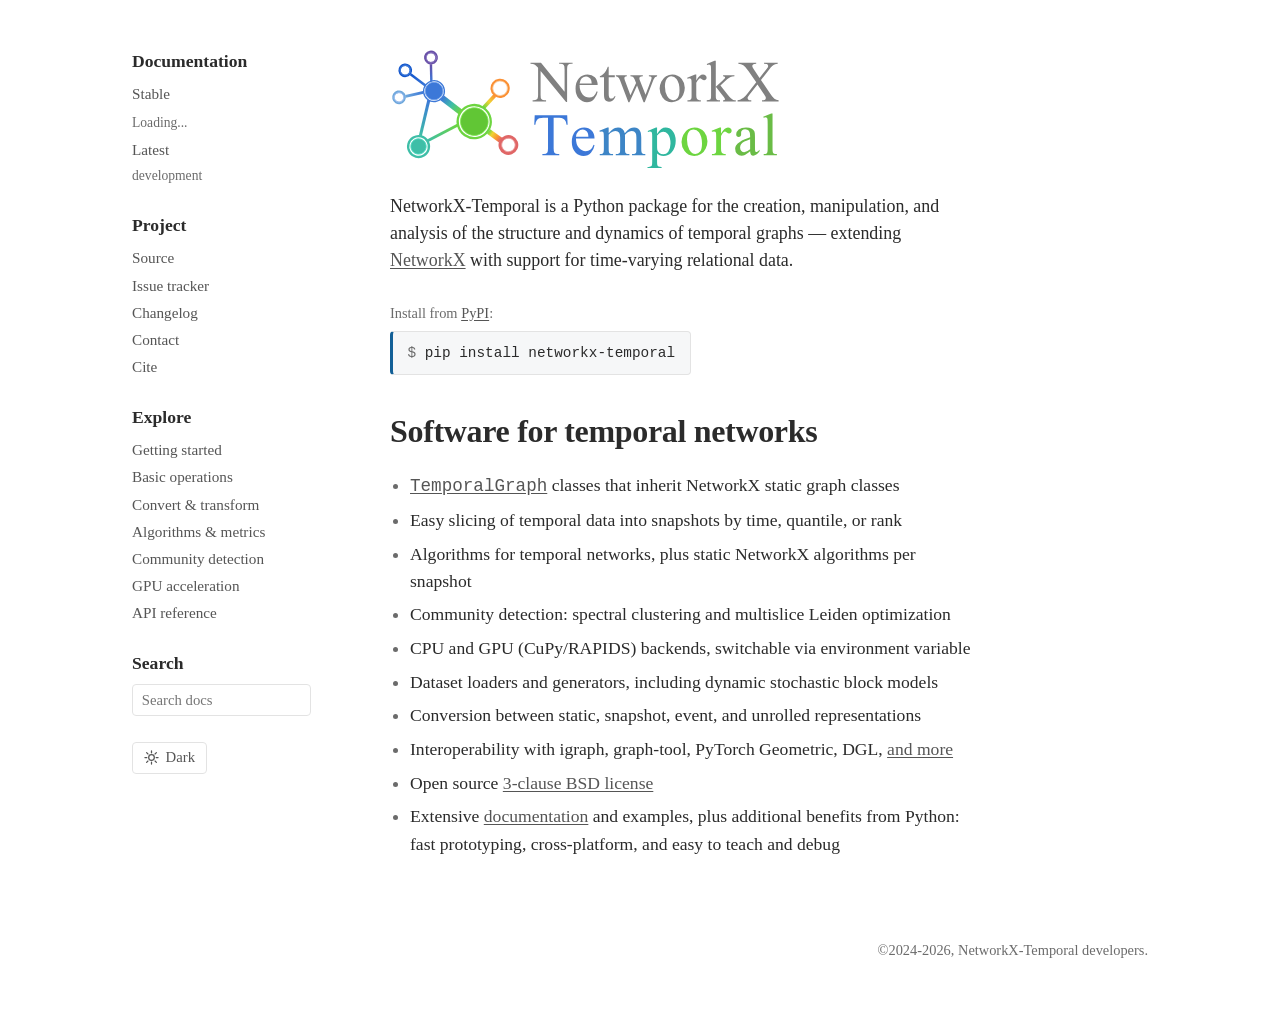
==== commit 6074da03: "Dark theme." ====
--- a/index.html
+++ b/index.html
@@ -21,6 +21,32 @@
     --code-bg: #f6f7f8;
     --serif: Charter, "Bitstream Charter", "Sitka Text", Cambria, Georgia, "Times New Roman", serif;
     --mono: ui-monospace, "SF Mono", "Cascadia Code", Menlo, Consolas, monospace;
+    color-scheme: light;
+  }
+
+  /* Dark palette: system setting, unless light was explicitly chosen. */
+  @media (prefers-color-scheme: dark) {
+    :root:not([data-theme="light"]) {
+      --blue: #6cb0e6;
+      --link: #b4b4b4;
+      --ink: #eeeeee;
+      --muted: #989898;
+      --line: #33373a;
+      --bg: #16181a;
+      --code-bg: #202427;
+      color-scheme: dark;
+    }
+  }
+  /* Dark palette: explicit choice, set by the toggle. */
+  :root[data-theme="dark"] {
+    --blue: #6cb0e6;
+    --link: #b4b4b4;
+    --ink: #eeeeee;
+    --muted: #989898;
+    --line: #33373a;
+    --bg: #16181a;
+    --code-bg: #202427;
+    color-scheme: dark;
   }
   * { box-sizing: border-box; }
   html { scroll-behavior: smooth; }
@@ -68,6 +94,19 @@
   }
   .search input:focus { outline: none; border-color: var(--blue); box-shadow: 0 0 0 2px rgba(31, 119, 180, 0.2); }
 
+  .theme button {
+    display: inline-flex; align-items: center; gap: 0.4rem;
+    font-family: var(--serif); font-size: 0.92rem;
+    padding: 0.4rem 0.7rem;
+    border: 1px solid var(--line); border-radius: 4px;
+    background: var(--bg); color: var(--link); cursor: pointer;
+  }
+  .theme button:hover { color: var(--blue); border-color: var(--blue); }
+  .theme svg { width: 15px; height: 15px; flex: none; }
+  .theme .icon-moon { display: none; }
+  :root[data-theme="dark"] .theme .icon-sun { display: none; }
+  :root[data-theme="dark"] .theme .icon-moon { display: inline; }
+
   /* Main */
   .main .brand img { max-width: 400px; width: 100%; height: auto; display: block; margin-bottom: 1.25rem; }
   .lead {
@@ -81,7 +120,7 @@
     font-family: var(--mono); font-size: 0.9rem;
     background: var(--code-bg); border: 1px solid var(--line);
     border-left: 3px solid var(--blue);
-    border-radius: 4px; padding: 0.6rem 0.9rem; display: inline-block; user-select: all; color: #333;
+    border-radius: 4px; padding: 0.6rem 0.9rem; display: inline-block; user-select: all; color: var(--ink);
   }
   .install::before { content: "$ "; color: var(--muted); }
 
@@ -108,6 +147,15 @@
   }
   @media (prefers-reduced-motion: reduce) { html { scroll-behavior: auto; } }
 </style>
+<script>
+  /* Runs before first paint so the page never flashes the wrong theme. */
+  (function () {
+    var stored = null;
+    try { stored = localStorage.getItem('theme'); } catch (e) { }
+    document.documentElement.dataset.theme =
+      stored || (matchMedia('(prefers-color-scheme: dark)').matches ? 'dark' : 'light');
+  })();
+</script>
 </head>
 <body>
   <div class="wrap">
@@ -162,6 +210,21 @@
         <input type="hidden" name="area" value="default">
         <input type="search" name="q" placeholder="Search docs" aria-label="Search the documentation">
       </form>
+
+      <div class="group theme">
+        <button type="button" id="theme-toggle" aria-label="Switch to dark theme">
+          <svg class="icon-sun" viewBox="0 0 24 24" fill="none" stroke="currentColor"
+               stroke-width="2" stroke-linecap="round" aria-hidden="true">
+            <circle cx="12" cy="12" r="4.5"/>
+            <path d="M12 1.5v3M12 19.5v3M4.2 4.2l2.1 2.1M17.7 17.7l2.1 2.1M1.5 12h3M19.5 12h3M4.2 19.8l2.1-2.1M17.7 6.3l2.1-2.1"/>
+          </svg>
+          <svg class="icon-moon" viewBox="0 0 24 24" fill="none" stroke="currentColor"
+               stroke-width="2" stroke-linecap="round" stroke-linejoin="round" aria-hidden="true">
+            <path d="M20.5 14.5A8.5 8.5 0 0 1 9.5 3.5a8.5 8.5 0 1 0 11 11z"/>
+          </svg>
+          <span class="theme-label">Dark</span>
+        </button>
+      </div>
     </aside>
 
     <main class="main">
@@ -201,5 +264,36 @@
   <footer>
     <p>&copy;2024-2026, NetworkX-Temporal developers.</p>
   </footer>
+
+  <script>
+    (function () {
+      var root = document.documentElement;
+      var button = document.getElementById('theme-toggle');
+      var label = button.querySelector('.theme-label');
+      var system = matchMedia('(prefers-color-scheme: dark)');
+
+      function apply(theme) {
+        root.dataset.theme = theme;
+        var next = theme === 'dark' ? 'light' : 'dark';
+        label.textContent = next === 'dark' ? 'Dark' : 'Light';
+        button.setAttribute('aria-label', 'Switch to ' + next + ' theme');
+      }
+
+      apply(root.dataset.theme);
+
+      button.addEventListener('click', function () {
+        var theme = root.dataset.theme === 'dark' ? 'light' : 'dark';
+        apply(theme);
+        try { localStorage.setItem('theme', theme); } catch (e) { }
+      });
+
+      /* Follow live OS changes until the visitor picks a theme of their own. */
+      system.addEventListener('change', function (event) {
+        var stored = null;
+        try { stored = localStorage.getItem('theme'); } catch (e) { }
+        if (!stored) apply(event.matches ? 'dark' : 'light');
+      });
+    })();
+  </script>
 </body>
 </html>
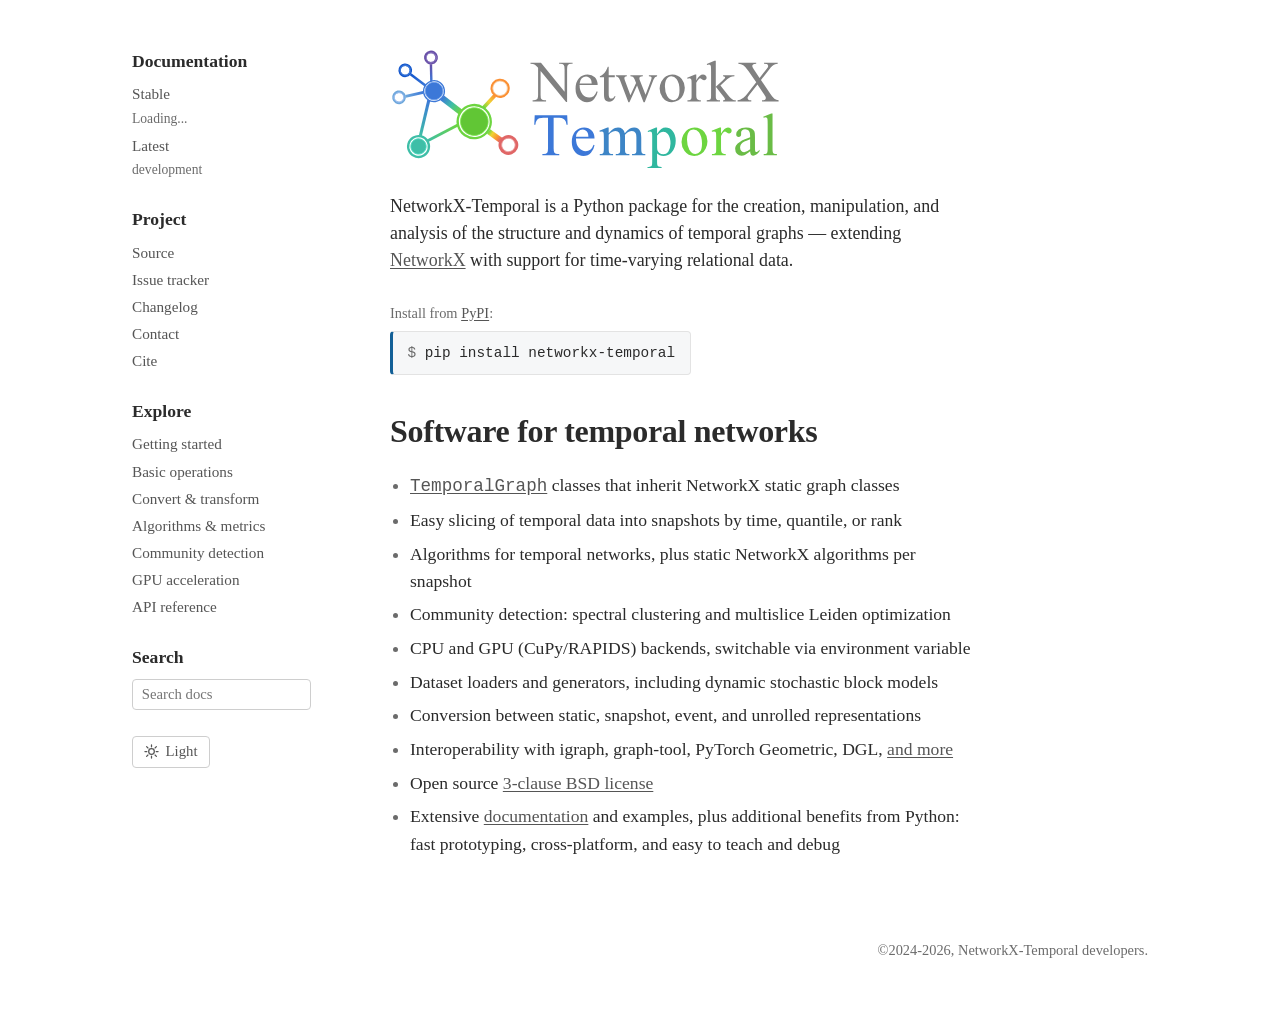
==== commit 3d84c149: "Updated on Mon Oct 19 18:41:26 2026." ====
--- a/index.html
+++ b/index.html
@@ -5,6 +5,12 @@
 <meta name="viewport" content="width=device-width, initial-scale=1">
 <title>NetworkX-Temporal — Temporal graph analysis in Python</title>
 <meta name="description" content="NetworkX-Temporal is a Python package for the creation, manipulation, and analysis of the structure and dynamics of temporal graphs.">
+<meta property="og:title" content="NetworkX-Temporal">
+<meta property="og:description" content="Temporal graph analysis in Python, extending NetworkX.">
+<meta property="og:image" content="https://networkx-temporal.org/banner.png">
+<meta property="og:url" content="https://networkx-temporal.org/">
+<meta name="twitter:card" content="summary_large_image">
+<link rel="canonical" href="https://networkx-temporal.org/">
 <link rel="apple-touch-icon" sizes="180x180" href="/apple-touch-icon.png">
 <link rel="icon" type="image/svg+xml" href="/logo.svg">
 <link rel="icon" type="image/png" sizes="32x32" href="/favicon-32x32.png">
@@ -19,6 +25,7 @@
     --line: #e3e3e3;
     --bg: #ffffff;
     --code-bg: #f6f7f8;
+    --border: #cecece;
     --serif: Charter, "Bitstream Charter", "Sitka Text", Cambria, Georgia, "Times New Roman", serif;
     --mono: ui-monospace, "SF Mono", "Cascadia Code", Menlo, Consolas, monospace;
     color-scheme: light;
@@ -34,6 +41,7 @@
       --line: #33373a;
       --bg: #16181a;
       --code-bg: #202427;
+      --border: #3b4043;
       color-scheme: dark;
     }
   }
@@ -46,6 +54,7 @@
     --line: #33373a;
     --bg: #16181a;
     --code-bg: #202427;
+    --border: #3b4043;
     color-scheme: dark;
   }
   * { box-sizing: border-box; }
@@ -90,7 +99,7 @@
     width: 85%;
     font-family: var(--serif); font-size: 0.92rem;
     padding: 0.4rem 0.55rem;
-    border: 1px solid var(--line); border-radius: 4px; background: var(--bg); color: var(--ink);
+    border: 1px solid var(--border); border-radius: 4px; background: var(--bg); color: var(--ink);
   }
   .search input:focus { outline: none; border-color: var(--blue); box-shadow: 0 0 0 2px rgba(31, 119, 180, 0.2); }
 
@@ -98,7 +107,7 @@
     display: inline-flex; align-items: center; gap: 0.4rem;
     font-family: var(--serif); font-size: 0.92rem;
     padding: 0.4rem 0.7rem;
-    border: 1px solid var(--line); border-radius: 4px;
+    border: 1px solid var(--border); border-radius: 4px;
     background: var(--bg); color: var(--link); cursor: pointer;
   }
   .theme button:hover { color: var(--blue); border-color: var(--blue); }
@@ -160,24 +169,27 @@
 <body>
   <div class="wrap">
     <aside class="side">
-      <nav class="group" aria-label="Documentation">
-        <h2>Documentation</h2>
-        <ul>
-          <li><a href="https://networkx-temporal.readthedocs.io/en/stable/">Stable</a></li>
-          <p class="rel"><script>
-            fetch('https://pypi.org/pypi/networkx-temporal/json')
-              .then(response => response.json())
-              .then(data => {
-                const latestVersion = data.info.version;
-                document.getElementById('version').textContent = latestVersion;
-              })
-              .catch(error => console.error('Error:', error));
-          </script>
-          <p class="rel"><span id="version">Loading...</span></p>
-          <li><a href="https://networkx-temporal.readthedocs.io/en/latest/">Latest</a></li>
-          <p class="rel">development</p>
-        </ul>
-      </nav>
+    <nav class="group" aria-label="Documentation">
+      <h2>Documentation</h2>
+      <ul>
+        <li>
+          <a href="https://networkx-temporal.readthedocs.io/en/stable/">Stable</a>
+          <div class="rel" id="version">Loading...</div>
+        </li>
+        <li>
+          <a href="https://networkx-temporal.readthedocs.io/en/latest/">Latest</a>
+          <div class="rel">development</div>
+        </li>
+        <script>
+          fetch('https://pypi.org/pypi/networkx-temporal/json')
+            .then(response => response.json())
+            .then(data => {
+              document.getElementById('version').textContent = data.info.version;
+            })
+            .catch(error => console.error('Error:', error));
+        </script>
+      </ul>
+    </nav>
 
       <nav class="group" aria-label="Project links">
         <h2>Project</h2>
@@ -185,7 +197,7 @@
           <li><a href="https://github.com/nelsonaloysio/networkx-temporal">Source</a></li>
           <li><a href="https://github.com/nelsonaloysio/networkx-temporal/issues">Issue tracker</a></li>
           <li><a href="https://github.com/nelsonaloysio/networkx-temporal/blob/main/CHANGELOG.md">Changelog</a></li>
-          <li><a href="mailto:nelson.reis@phd.unipi.it">Contact</a></li>
+          <li><a href="mailto:nelsonaloysio.reis@isti.cnr.it">Contact</a></li>
           <li><a href="https://networkx-temporal.readthedocs.io/en/stable/cite.html">Cite</a></li>
         </ul>
       </nav>
@@ -196,7 +208,7 @@
           <li><a href="https://networkx-temporal.readthedocs.io/en/stable/#quick-start">Getting started</a></li>
           <li><a href="https://networkx-temporal.readthedocs.io/en/stable/examples/basics.html">Basic operations</a></li>
           <li><a href="https://networkx-temporal.readthedocs.io/en/stable/examples/convert.html">Convert &amp; transform</a></li>
-          <li><a href="https://networkx-temporal.readthedocs.io/en/stable/examples/algorithms.html">Algorithms &amp; metrics</a></li>
+          <li><a href="https://networkx-temporal.readthedocs.io/en/stable/examples/metrics.html">Algorithms &amp; metrics</a></li>
           <li><a href="https://networkx-temporal.readthedocs.io/en/stable/examples/community.html">Community detection</a></li>
           <li><a href="https://networkx-temporal.readthedocs.io/en/stable/examples/gpu.html">GPU acceleration</a></li>
           <li><a href="https://networkx-temporal.readthedocs.io/en/stable/api/api.html">API reference</a></li>
@@ -275,7 +287,7 @@
       function apply(theme) {
         root.dataset.theme = theme;
         var next = theme === 'dark' ? 'light' : 'dark';
-        label.textContent = next === 'dark' ? 'Dark' : 'Light';
+        label.textContent = next === 'dark' ? 'Light' : 'Dark';
         button.setAttribute('aria-label', 'Switch to ' + next + ' theme');
       }
 
